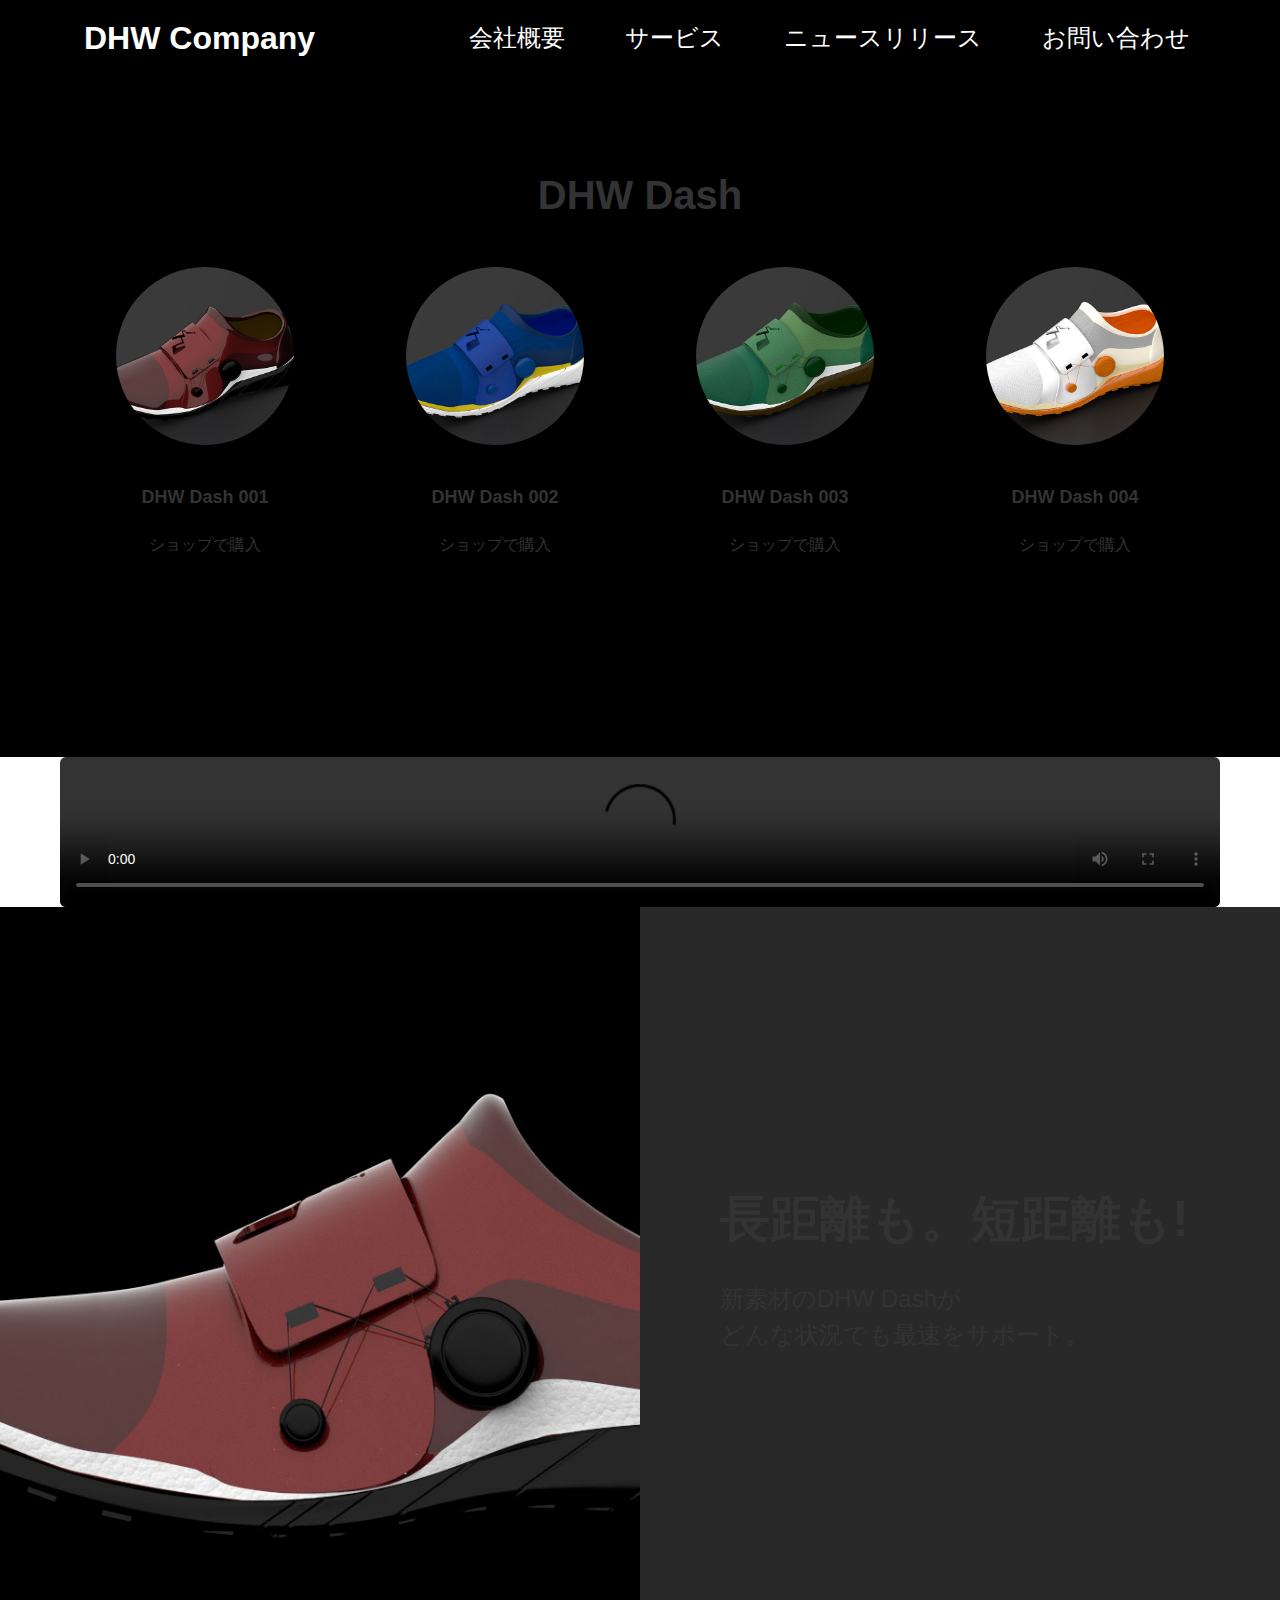
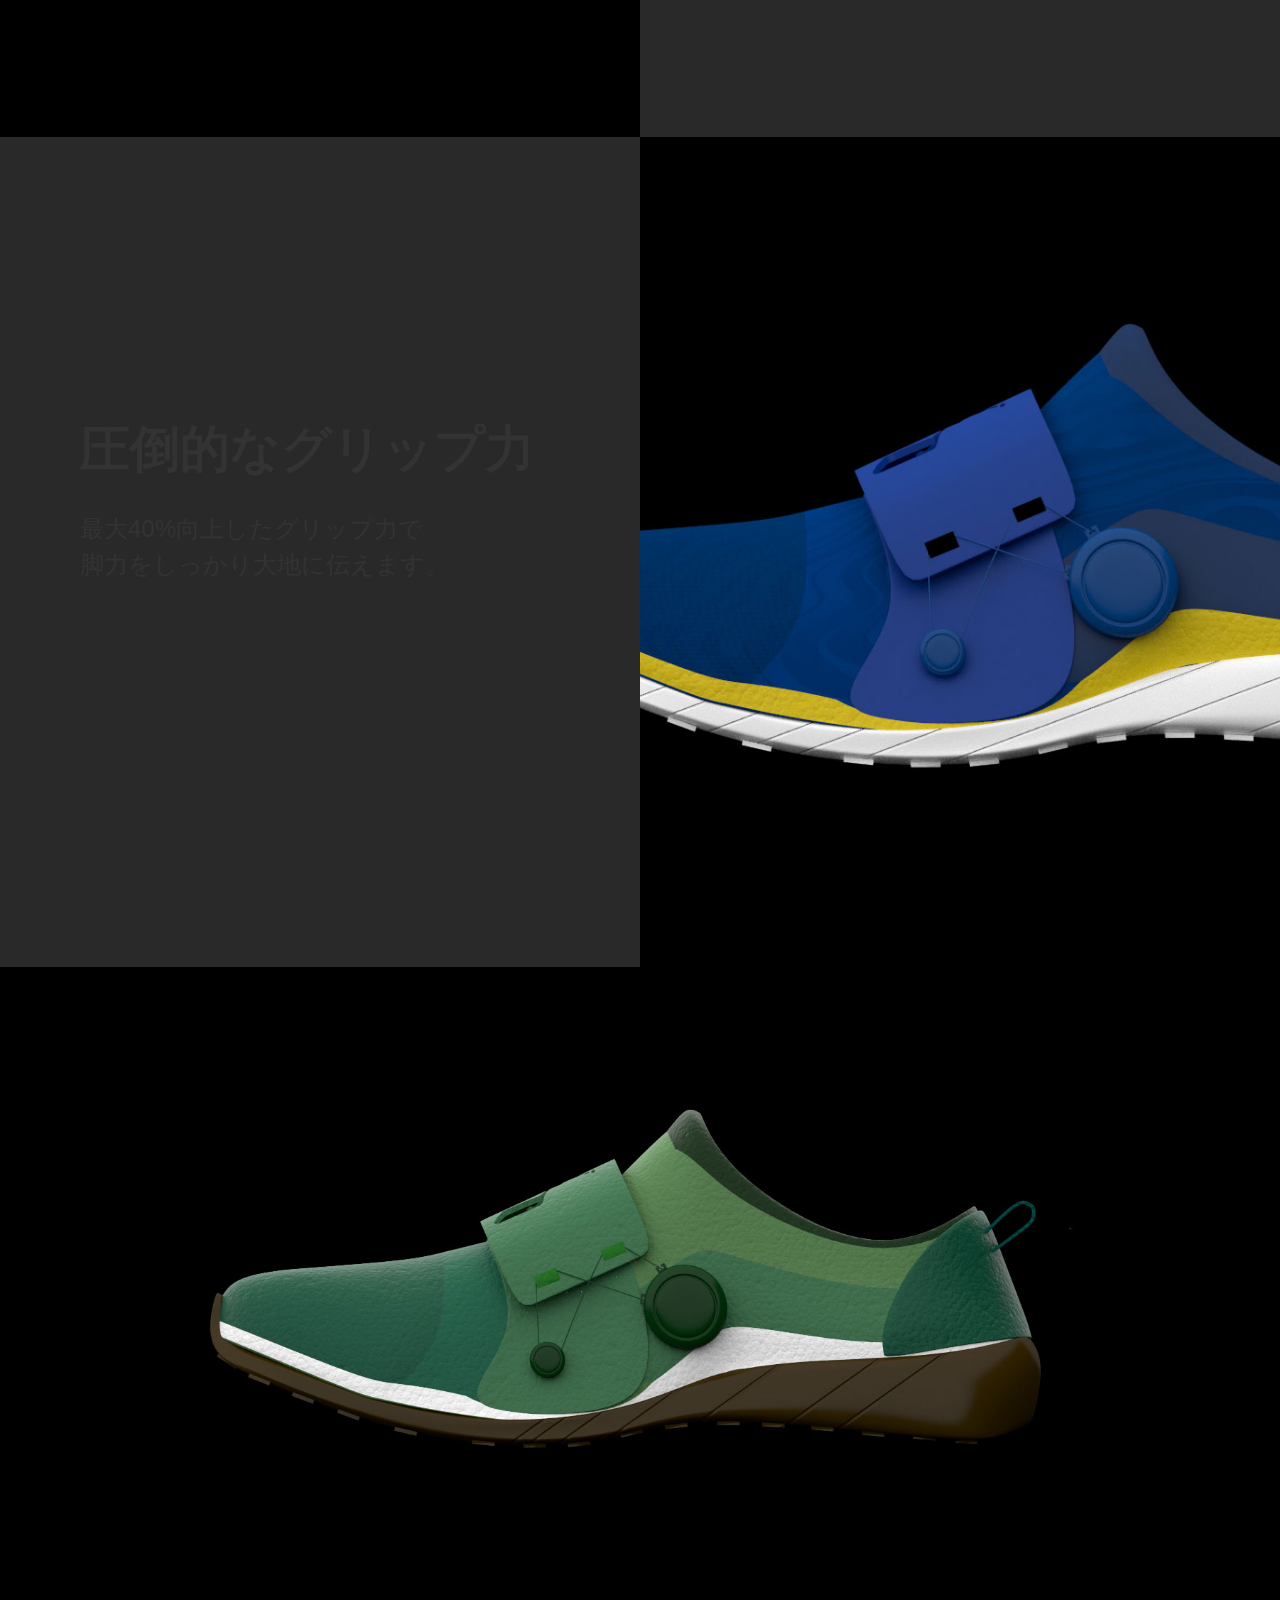
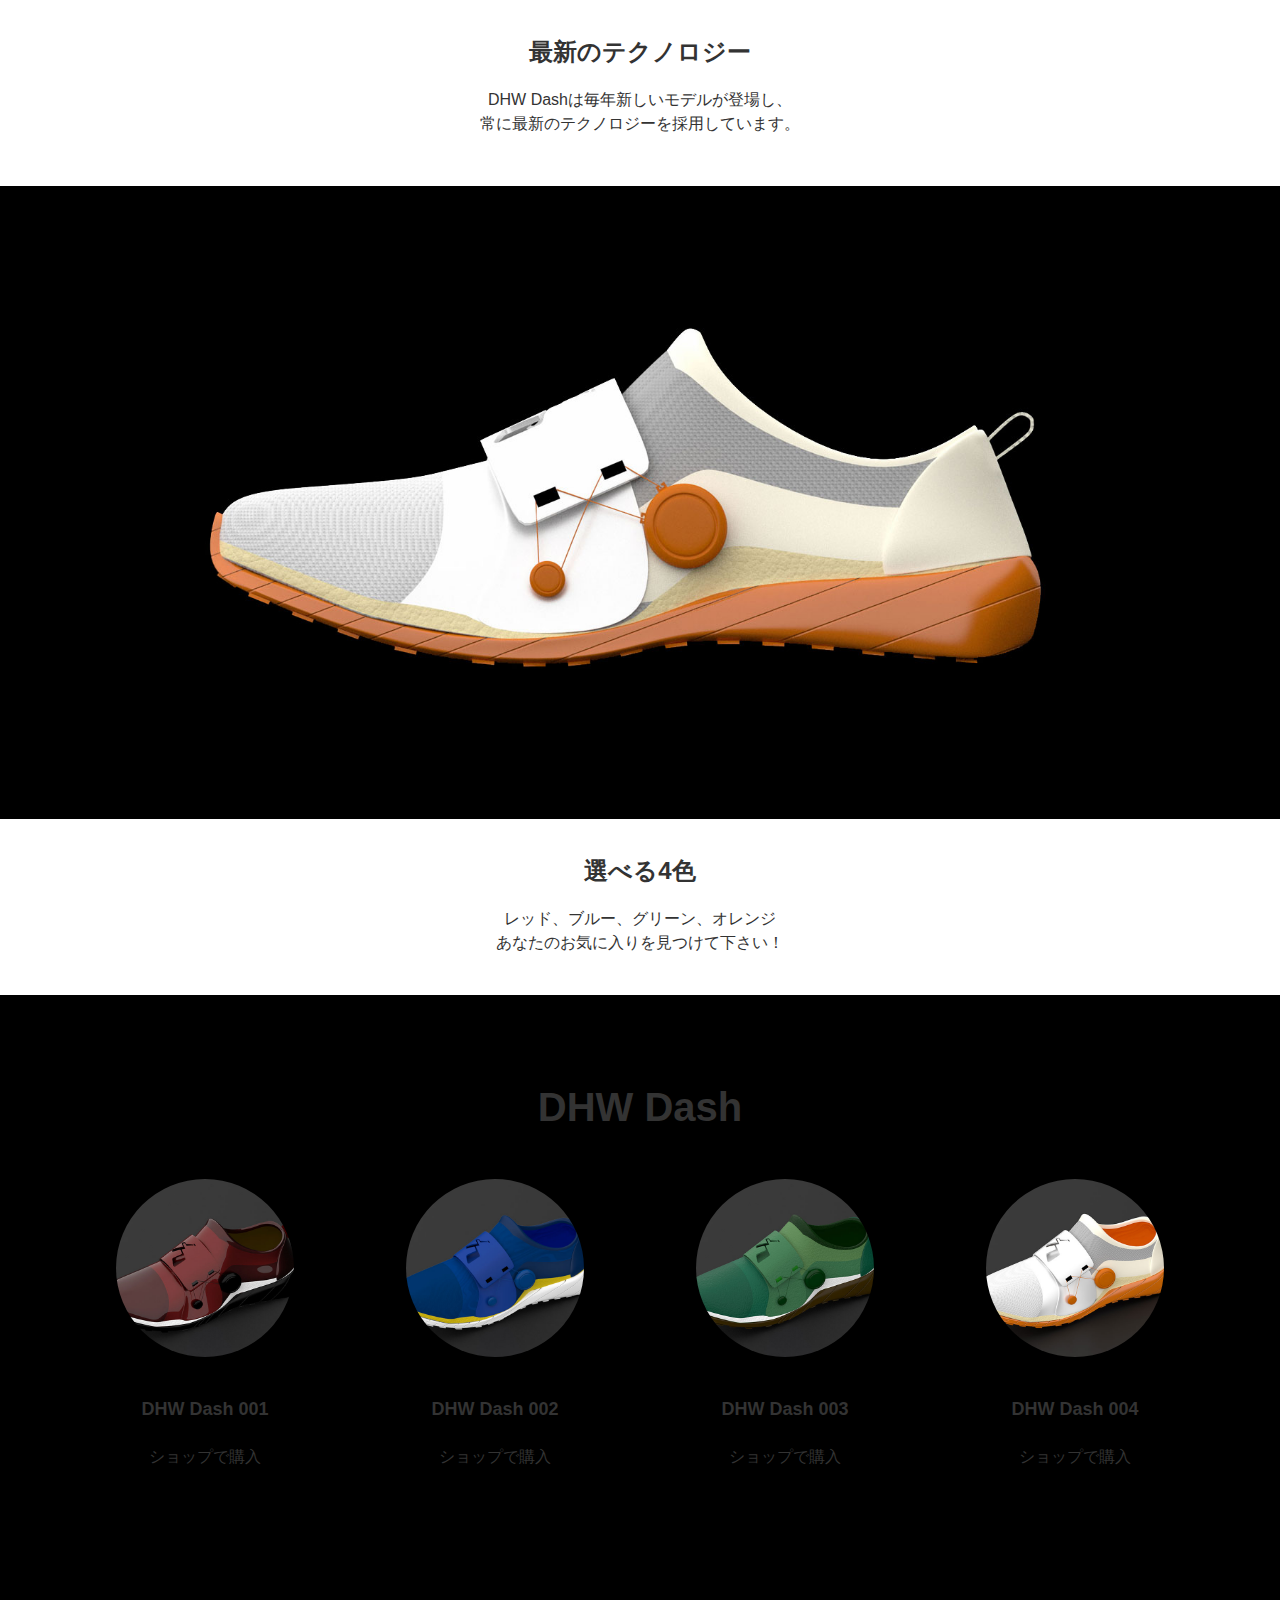
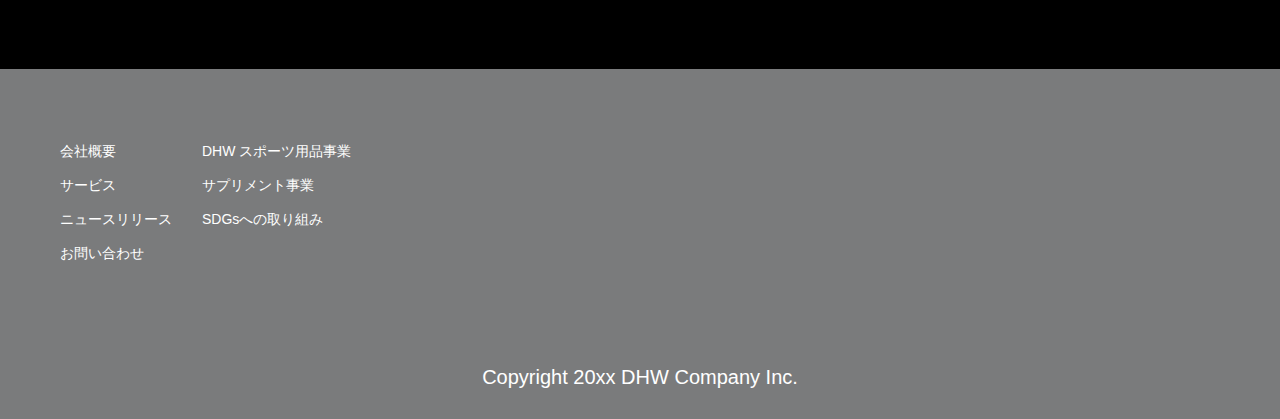
==== corporate/index.html @ be0d7776 "add corporate site" ====
<html>

<head>
    <meta charset="UTF-8">
    <title>DHW Company</title>

    <meta name="viewport" content="width = device-width, initial-scale=1, user-scalable=yes">
    <meta name="description" content="スポーツは楽しい！ DHW Company は、テクノロジーを通じて、スポーツに関わる全ての人達を応援します。">

    <meta property="og:title" content="DHW Company" />
    <meta property="og:site_name" content="DHW Company">
    <meta property="og:type" content="website">
    <meta property="og:locale" content="ja-JP">
    <meta property="og:image" content="assets/images/common/ogp.jpg">
    <meta property="og:description" content="スポーツは楽しい！ DHW Company は、テクノロジーを通じて、スポーツに関わる全ての人達を応援します。" />
    <meta name="twitter:card" content="summary" />

    <link rel="stylesheet" href="assets/css/reset.css">
    <link rel="stylesheet" href="assets/css/common.css">
    <link rel="stylesheet" href="assets/css/style.css">
    <link href="assets/images/common/favicon.ico" rel="icon" type="image/x-icon" />
    <link rel="apple-touch-icon" href="assets/images/common/apple-touch-icon.png">
</head>

<body>
    <header class="header">
        <div class="header-content-wrapper">
            <h1><a href="index.html">DHW Company</a></h1>
            <!-- ハンバーガーボタン -->
            <div id="open-button" class="open-button"><span></span></div>
            <nav>
                <!-- 閉じるボタン -->
                <div id="close-button" class="close-button">x</div>
                <ul>
                    <li><a href="about.html">会社概要</a></li>
                    <li><a href="service.html">サービス</a></li>
                    <li><a href="news_list.html">ニュースリリース</a></li>
                    <li><a href="inquiry.html">お問い合わせ</a></li>
                </ul>
            </nav>
        </div>
    </header>
    <main>
        <section class="section-shop">
            <h2>DHW Dash</h2>
            <ul class="section-shop__item-list">
                <li>
                    <img src="assets/images/services/enamel_fukan_fix.jpg" alt="エナメル">
                    <h3>DHW Dash 001</h3>
                    <a href="">ショップで購入</a>
                </li>
                <li>
                    <img src="assets/images/services/skyblue_fukan_fix.jpg" alt="スカイブルー">
                    <h3>DHW Dash 002</h3>
                    <a href="">ショップで購入</a>
                </li>
                <li>
                    <img src="assets/images/services/leather_fukan_fix.jpg" alt="レザー">
                    <h3>DHW Dash 003</h3>
                    <a href="">ショップで購入</a>
                </li>
                <li>
                    <img src="assets/images/services/orange_fukan_fix.jpg" alt="オレンジ">
                    <h3>DHW Dash 004</h3>
                    <a href="">ショップで購入</a>
                </li>
            </ul>
        </section>
        <div>
            <video class="section-services__video" src="assets/videos/dhw_company_movie.mp4" controls></video>
        </div>
        <section class="section-runner">
            <div class="section-runner__visual">
                <img class="section-runner__main_image" src="assets/images/services/enamel_side_fix.jpg"
                    alt="DHW Dashで走るランナー">
            </div>
            <div class="section-runner__description">
                <h2>長距離も。短距離も!</h2>
                <p>新素材のDHW Dashが<br>
                    どんな状況でも最速をサポート。</p>
            </div>
        </section>
        <section class="section-grip">
            <div class="section-grip__visual">
                <img class="section-grip__main_image" src="assets/images/services/skyblue_side_fix.jpg"
                    alt="力強いグリップを生み出すテクノロジー">
            </div>
            <div class="section-grip__description">
                <h2>圧倒的なグリップ力</h2>
                <p>最大40%向上したグリップ力で<br>
                    脚力をしっかり大地に伝えます。</p>
            </div>
        </section>
        <section class="section-technology">
            <div class="section-technology__visual">
                <img class="section-technology__main_image" src="assets/images/services/leather_side_fix.jpg"
                    alt="DHW Dashで走るランナー">
            </div>
            <div class="section-technology__description">
                <h2>最新のテクノロジー</h2>
                <p>DHW Dashは毎年新しいモデルが登場し、<br>
                    常に最新のテクノロジーを採用しています。</p>
            </div>
        </section>
        <section class="section-color">
            <div class="section-color__visual">
                <img class="section-color__main_image" src="assets/images/services/orange_side_fix.jpg"
                    alt="力強いグリップを生み出すテクノロジー">
            </div>
            <div class="section-color__description">
                <h2>選べる4色</h2>
                <p>レッド、ブルー、グリーン、オレンジ<br>
                    あなたのお気に入りを見つけて下さい！</p>
            </div>
        </section>
        <section class="section-shop">
            <h2>DHW Dash</h2>
            <ul class="section-shop__item-list">
                <li>
                    <img src="assets/images/services/enamel_fukan_fix.jpg" alt="エナメル">
                    <h3>DHW Dash 001</h3>
                    <a href="">ショップで購入</a>
                </li>
                <li>
                    <img src="assets/images/services/skyblue_fukan_fix.jpg" alt="スカイブルー">
                    <h3>DHW Dash 002</h3>
                    <a href="">ショップで購入</a>
                </li>
                <li>
                    <img src="assets/images/services/leather_fukan_fix.jpg" alt="レザー">
                    <h3>DHW Dash 003</h3>
                    <a href="">ショップで購入</a>
                </li>
                <li>
                    <img src="assets/images/services/orange_fukan_fix.jpg" alt="オレンジ">
                    <h3>DHW Dash 004</h3>
                    <a href="">ショップで購入</a>
                </li>
            </ul>
        </section>
    </main>
    <footer class="footer">
        <div class="footer-content-wrapper">
            <nav class="site-map">
                <ul class="site-map__main-links">
                    <li><a href="about.html">会社概要</a></li>
                    <li><a href="service.html">サービス</a></li>
                    <li><a href="news_list.html">ニュースリリース</a></li>
                    <li><a href="inquiry.html">お問い合わせ</a></li>
                </ul>
                <ul class="site-map__service-links">
                    <li><a href="">DHW スポーツ用品事業</a></li>
                    <li><a href="">サプリメント事業</a></li>
                    <li><a href="">SDGsへの取り組み</a>
                    </li>
                </ul>
            </nav>
            <small class="footer__copyright">Copyright 20xx DHW Company Inc.</small>
        </div>
    </footer>
</body>

</html>
---- corporate/assets/css/common.css ----
@charset "UTF-8";
/* CSS Document */

html {
  font-size: 62.5%;
  /* 16px * 62.5% = 10px。remが計算しやすい */
  width: 100%;
  box-sizing: border-box;
}

body {
  color: #333;
  /* RGB */
  font-family: "游ゴシック体", YuGothic, "游ゴシック", "Yu Gothic", "メイリオ", sans-serif;
  font-weight: 500;
  font-size: 1.6em;
  line-height: 2.4rem;
  text-align: center;
}

section h2 {
  font-size: 2.4rem;
}

a:hover {
  opacity: 0.5;
}

*, *:before, *:after {
  box-sizing: border-box;
}

/* header */

.header {
  height: 50px;
  width: 100%;
  background-color: #000;
}

.header h1 {
  color: #fff;
  text-align: left;
  padding: 12px 24px;
  font-size: 1.6rem;
}
.header h1 a{
  text-decoration: none;
  color: #fff;
}

/* navigation */
.open-button, .close-button {
  display: none;
}

@media(max-width: 1160px) {
  /* ハンバーガーボタン */
  .open-button {
    display: block;
    position: absolute;
    right: 10px;
    top: 15px;
    width: 40px;
    height: 40px;
    cursor: pointer;
  }
  .open-button span, .open-button span::before, .open-button span::after {
    position: absolute;
    height: 3px;
    width: 25px;
    border-radius: 3px;
    background: #777;
    display: block;
    content: "";
  }
  .open-button span::before {
    bottom: -8px;
  }
  .open-button span::after {
    bottom: -16px;
  }
  .close-button {
    display: block;
    position: absolute;
    top: 0;
    right: 0;
    color: #fff;
    font-size: 20px;
    padding: 20px;
  }
  .header nav {
    display: none;
    z-index: 1000;
    position: fixed;  /* Windowに対しての絶対座標 */
    top: 0;
    left: 0;
    background-color: #000;
    width: 70%;
    height: 100%;
    padding-top: 67px;
    box-shadow: 10px 10px 25px rgba(0, 0, 0, 0.4);
  }
  .header nav ul li {
    border-bottom: solid 1px rgba(255, 255, 255, 0.5);
  }
  .header nav ul li:first-child {
    border-top: solid 1px rgba(255, 255, 255, 0.5);
  }
  .header nav ul li a {
    font-weight: 600;
    color: #fff;
    line-height: 40px;
    vertical-align: middle;
    text-decoration: none;
  }
}

@media(min-width: 1160px) {
  .header {
    height: 83px;
  }
  .header-content-wrapper {
    max-width: 1160px;
    margin: 0 auto;
    position: relative;
  }
  .header-content-wrapper h1 {
    font-size: 3.2rem;
    padding-top: 26px;
    position: absolute;
    left: 0;
    font-weight: 600;
  }
  .header nav {
    display: block;
    text-align: right;
  }
  .header nav ul {
    display: flex;
    justify-content: flex-end;
  }
  .header nav li a {
    display: block;
    padding: 26px 30px 0;
    color: #fff;
    text-decoration: none;
    font-size: 2.4rem;
    height: 83px;
  }
}

/* footer */

.footer {
  height: 350px;
  padding: 30px 0;
  background-color: #7a7b7c;
  font-size: 1.4rem;
  color: #fff;
  position: relative;
}

.footer a {
  color: #fff;
  text-decoration: none;
}

.site-map {
  display: flex;
  text-align: left;
  justify-content: left;
  padding: 0 30px;
  font-size: 1.4rem;
  font-weight: 600;
}

.site-map__service-links {
  margin-left: 30px;
}

.footer__copyright {
  position: absolute;
  bottom: 30px;
  left: 0;
  width: 100%;
  text-align: center;
}

@media(min-width:960px) {
  .footer {
    padding: 70px 0 45px;
  }
  .footer-content-wrapper {
    max-width: 1160px;
    margin: 0 auto;
  }
  .footer .site-map {
    padding: 0;
    font-weight: 400;
  }
  .footer .site-map li {
    padding: 0;
    margin-bottom: 10px;
  }
  .footer__copyright {
    font-size: 2rem;
    font-weight: 400;
  }
}

/* return to top */
#scroll-top {
  background-color: #eee;
  opacity: 0.6;
  padding: 10px;
  /* 右下に固定 */
  position: fixed;
  right: 20px;
  bottom: 20px;
}

#scroll-top a {
  /* リンク表示を削除 */
  text-decoration: none;
  color: #333;
}
---- corporate/assets/css/style.css ----
@charset "UTF-8";
/* CSS Document */
.section-shop {
    background-color: #fff;
    color: #333;
    padding: 60px 24px;
}

.section-shop h2 {
    margin-bottom: 60px;
}

.section-shop__item-list {
    list-style: none;
    display: flex;
    flex-wrap: wrap;
    /* 幅が足りなくなったら次の行に改行する */
    justify-content: center;
    max-width: 1160px;
    margin: 0 auto;
}

.section-shop__item-list li {
    padding-bottom: 60px;
    width: 250px;
    margin: 0 auto;
}

.section-shop__item-list img {
    width: 178px;
    height: 178px;
    object-fit: cover;
    object-position: 50% 50%;
    border-radius: 500px;
    /* 大きければ球体になる。数字が大きければなんでもいい */
    margin: 0 auto 40px;
}

.section-shop__item-list h3 {
    font-size: 1.8rem;
    margin-bottom: 24px;
}

.section-shop__item-list a {
    text-decoration: none;
    color: #333;
}

@media(min-width: 1160px) {
    .section-shop {
        background-color: #000;
        padding: 100px 0 140px 0;
    }
    .section-shop h2 {
        font-size: 4rem;
    }
}

.section-services__video {
    width: 100%;
}

@media(min-width: 1160px) {
    .section-services__video {
        border-radius: 6px;
        max-width: 1160px;
        background-color: #f6f8f9;
    }
}

.section-runner, .section-grip, .section-technology, .section-color {
    background-color: #fff;
    padding-bottom: 50px;
}

.section-runner {
    padding-top: 60px;
}

.section-color {
    padding-bottom: 40px;
}

.section-runner__main_image, .section-grip__main_image, .section-technology__main_image, .section-color__main_image {
    width: 100%;
    object-fit: cover;
    object-position: 40% 40%;
}

.section-runner__visual, .section-grip__visual, .section-technology__visual, .section-color__visual {
    margin-bottom: 40px;
}

.section-runner h2, .section-grip h2, .section-technology h2, .section-color h2 {
    margin-bottom: 24px;
}

@media(min-width: 1160px) {
    .section-runner, .section-grip {
        margin: 0;
        padding: 0;
        display: flex;
        height: 830px;
    }
    .section-grip {
        flex-flow: row-reverse;
        /* flexの並び順を逆にする */
    }
    .section-runner__visual, .section-grip__visual {
        width: 50vw;
        margin: 0;
    }
    .section-runner__main_image, .section-grip__main_image {
        height: 100%;
    }
    .section-runner__description, .section-grip__description {
        background-color: #292929;
        text-align: left;
        padding: 300px 0 0 80px;
        width: 50vw;
    }
    .section-runner__description h2, .section-grip__description h2 {
        font-size: 5rem;
        margin-bottom: 50px;
    }
    .section-runner__description p, .section-grip__description p {
        font-size: 2.4rem;
        line-height: 3.6rem;
    }
}
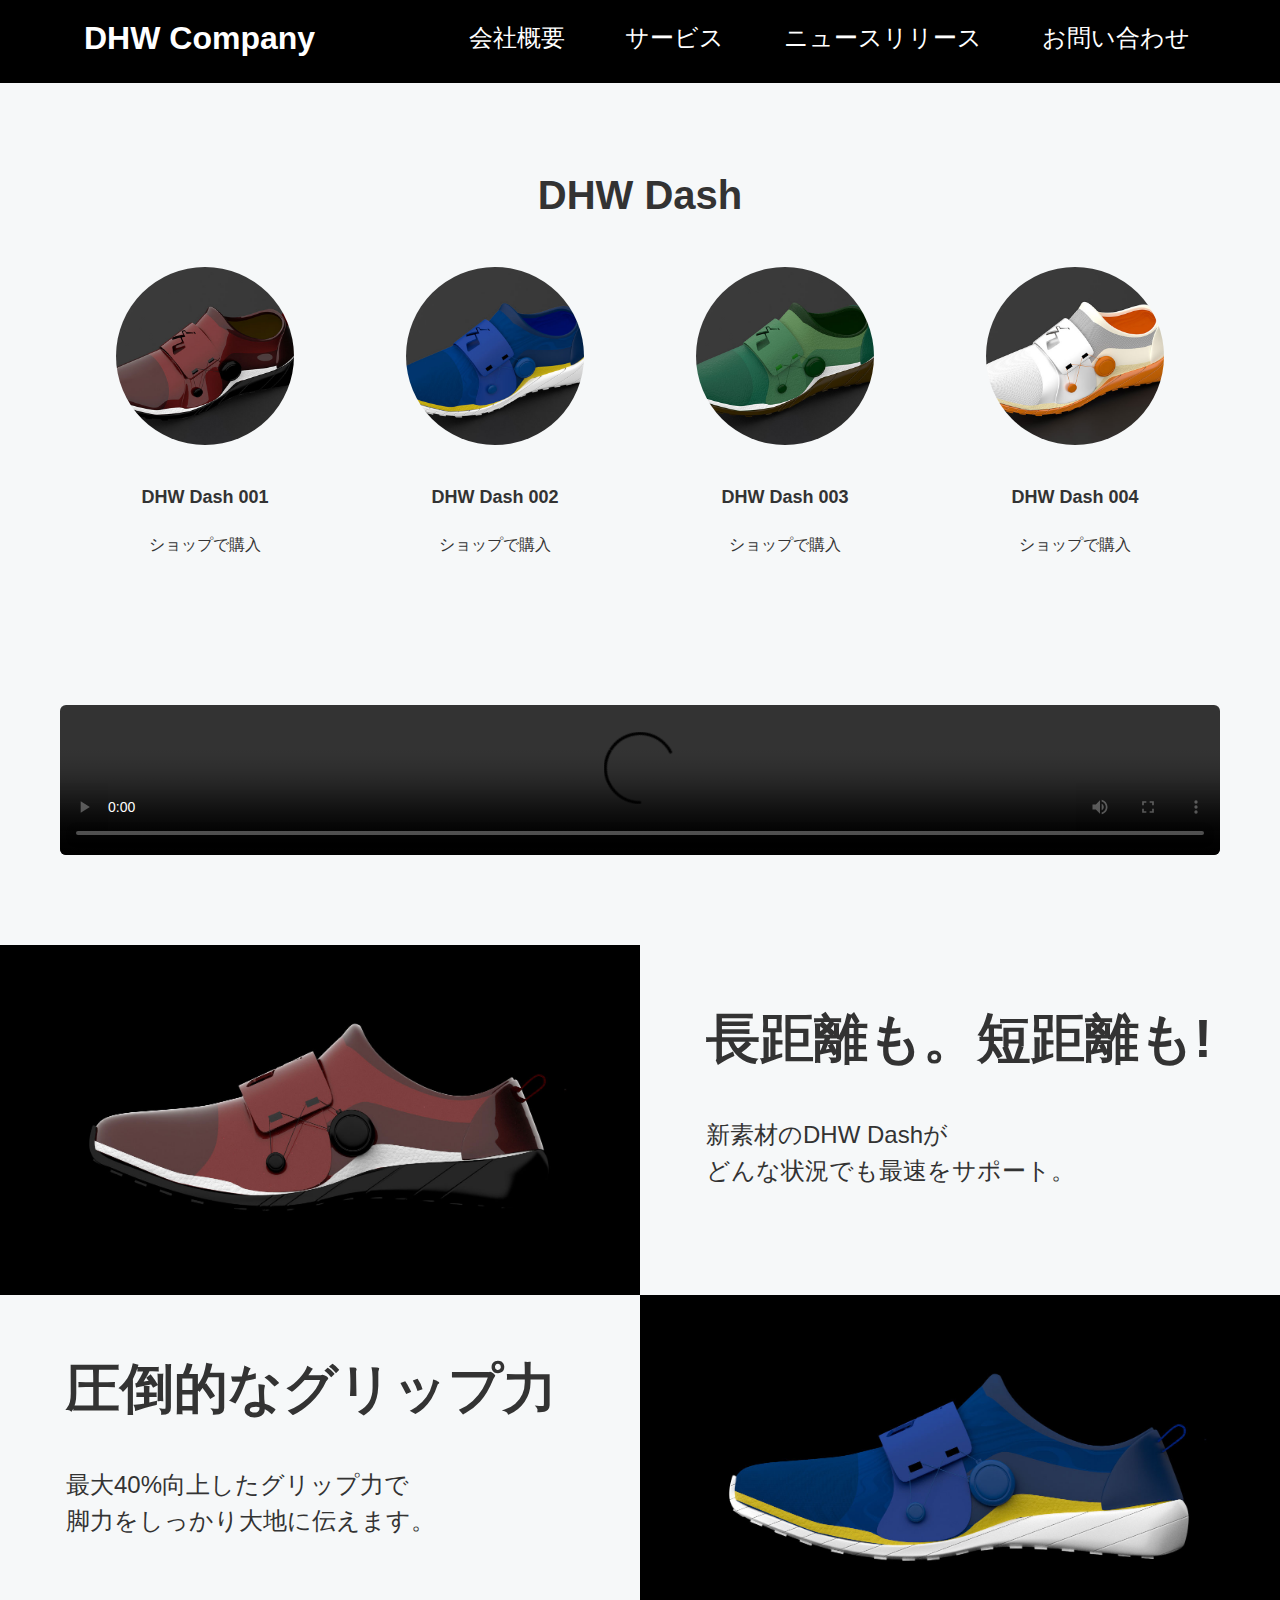
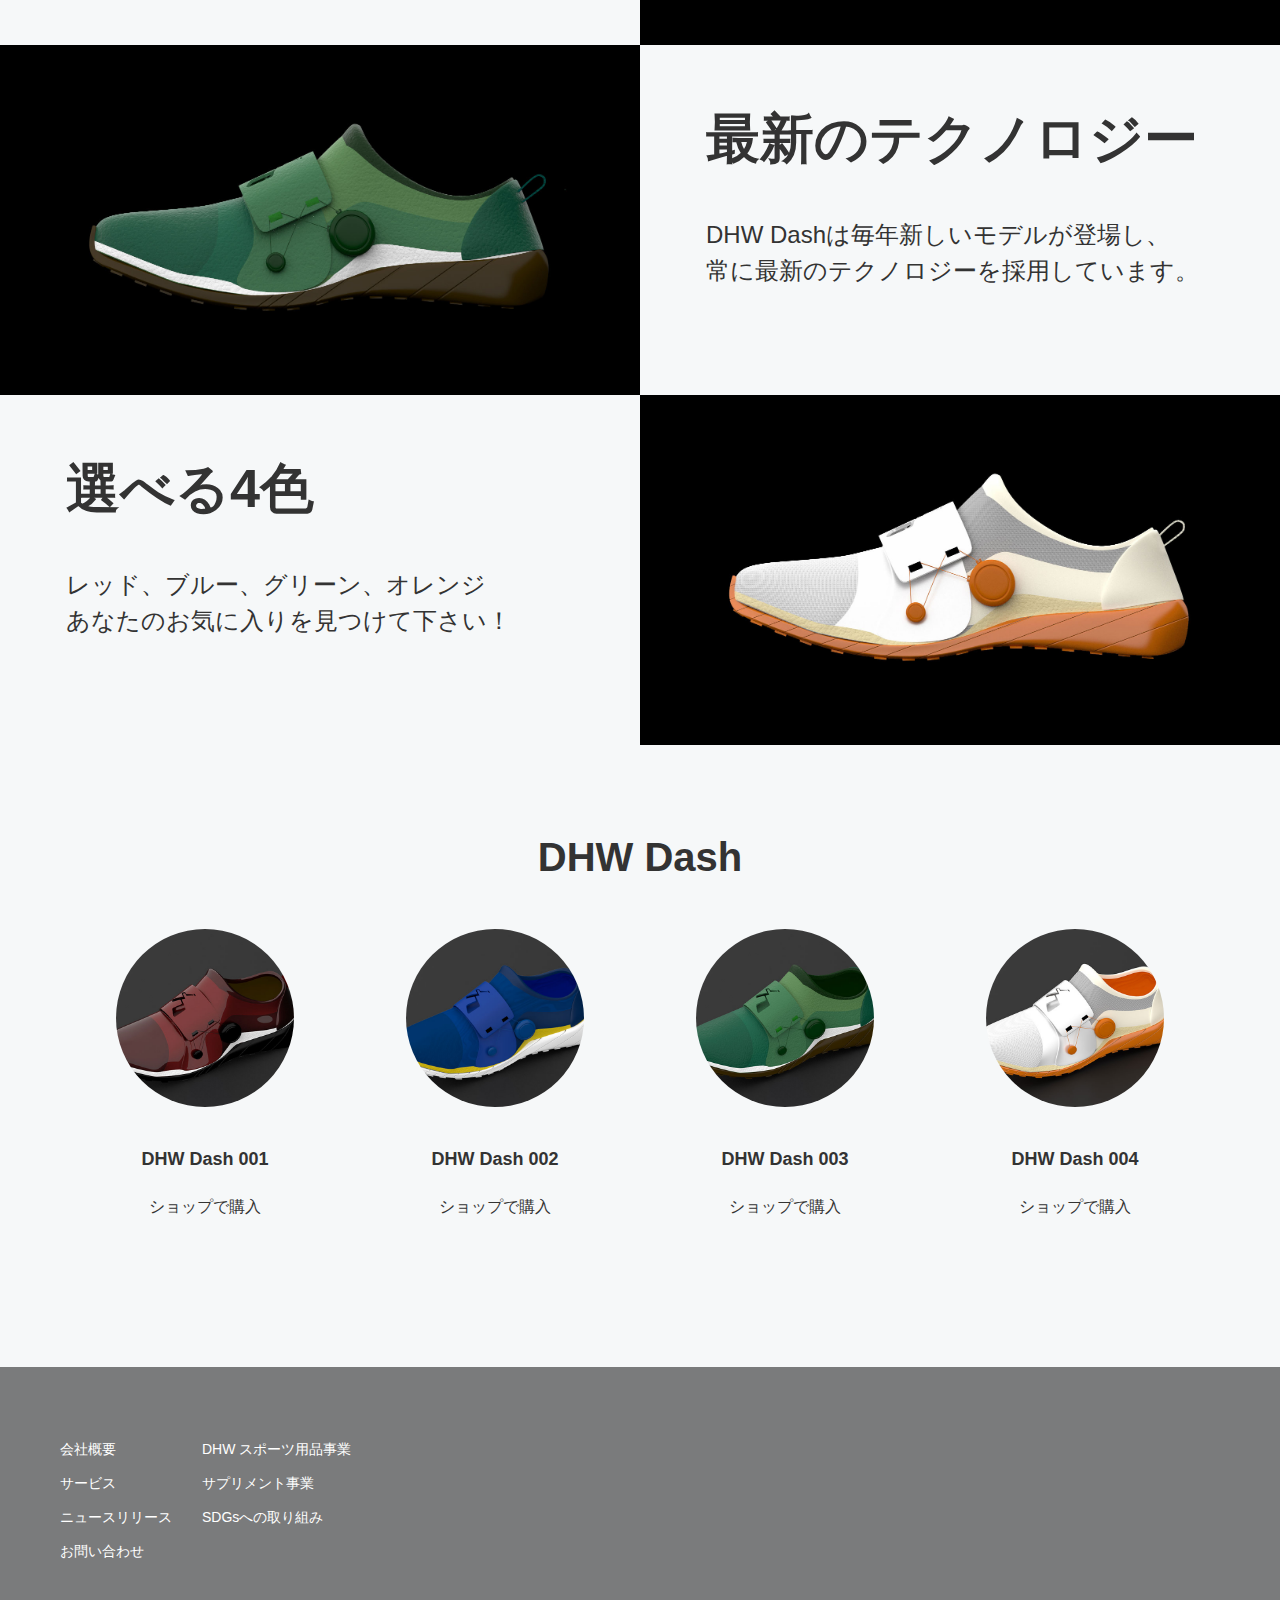
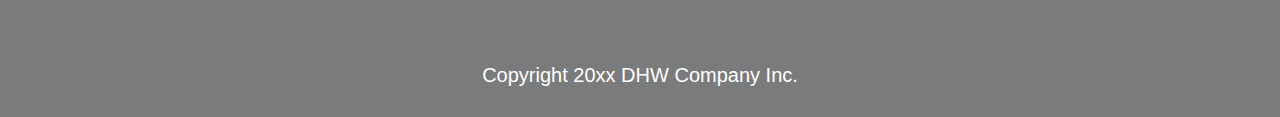
==== commit b6a179e4: "fix corporate site" ====
--- a/corporate/index.html
+++ b/corporate/index.html
@@ -32,10 +32,10 @@
                 <!-- 閉じるボタン -->
                 <div id="close-button" class="close-button">x</div>
                 <ul>
-                    <li><a href="about.html">会社概要</a></li>
-                    <li><a href="service.html">サービス</a></li>
-                    <li><a href="news_list.html">ニュースリリース</a></li>
-                    <li><a href="inquiry.html">お問い合わせ</a></li>
+                    <li><a href="">会社概要</a></li>
+                    <li><a href="">サービス</a></li>
+                    <li><a href="">ニュースリリース</a></li>
+                    <li><a href="">お問い合わせ</a></li>
                 </ul>
             </nav>
         </div>
@@ -66,7 +66,7 @@
                 </li>
             </ul>
         </section>
-        <div>
+        <div class="section-services">
             <video class="section-services__video" src="assets/videos/dhw_company_movie.mp4" controls></video>
         </div>
         <section class="section-runner">
@@ -143,10 +143,10 @@
         <div class="footer-content-wrapper">
             <nav class="site-map">
                 <ul class="site-map__main-links">
-                    <li><a href="about.html">会社概要</a></li>
-                    <li><a href="service.html">サービス</a></li>
-                    <li><a href="news_list.html">ニュースリリース</a></li>
-                    <li><a href="inquiry.html">お問い合わせ</a></li>
+                    <li><a href="">会社概要</a></li>
+                    <li><a href="">サービス</a></li>
+                    <li><a href="">ニュースリリース</a></li>
+                    <li><a href="">お問い合わせ</a></li>
                 </ul>
                 <ul class="site-map__service-links">
                     <li><a href="">DHW スポーツ用品事業</a></li>
--- a/corporate/assets/css/style.css
+++ b/corporate/assets/css/style.css
@@ -48,8 +48,8 @@
 
 @media(min-width: 1160px) {
     .section-shop {
-        background-color: #000;
-        padding: 100px 0 140px 0;
+        padding: 100px 0 88px 0;
+        background-color: #f6f8f9;
     }
     .section-shop h2 {
         font-size: 4rem;
@@ -61,10 +61,13 @@
 }
 
 @media(min-width: 1160px) {
+    .section-services {
+        background-color: #f6f8f9;
+    }
     .section-services__video {
         border-radius: 6px;
         max-width: 1160px;
-        background-color: #f6f8f9;
+        margin-bottom: 90px;
     }
 }
 
@@ -96,34 +99,35 @@
 }
 
 @media(min-width: 1160px) {
-    .section-runner, .section-grip {
+    .section-runner, .section-grip, .section-technology, .section-color {
         margin: 0;
         padding: 0;
         display: flex;
-        height: 830px;
+        height: 350px;
     }
-    .section-grip {
+    .section-grip, .section-color {
         flex-flow: row-reverse;
         /* flexの並び順を逆にする */
     }
-    .section-runner__visual, .section-grip__visual {
+    .section-runner__visual, .section-grip__visual, .section-technology__visual, .section-color__visual {
         width: 50vw;
         margin: 0;
     }
-    .section-runner__main_image, .section-grip__main_image {
+    .section-runner__main_image, .section-grip__main_image, .section-technology__main_image, .section-color__main_image {
         height: 100%;
     }
-    .section-runner__description, .section-grip__description {
-        background-color: #292929;
+    .section-runner__description, .section-grip__description, .section-technology__description, .section-color__description {
+        background-color: #f6f8f9;
         text-align: left;
-        padding: 300px 0 0 80px;
+        padding: 60px 66px;
         width: 50vw;
     }
-    .section-runner__description h2, .section-grip__description h2 {
-        font-size: 5rem;
-        margin-bottom: 50px;
+    .section-runner__description h2, .section-grip__description h2, .section-technology__description h2, .section-color__description h2 {
+        font-size: 5.4rem;
+        line-height: 6.6rem;
+        margin-bottom: 46px;
     }
-    .section-runner__description p, .section-grip__description p {
+    .section-runner__description p, .section-grip__description p, .section-technology__description p, .section-color__description p {
         font-size: 2.4rem;
         line-height: 3.6rem;
     }
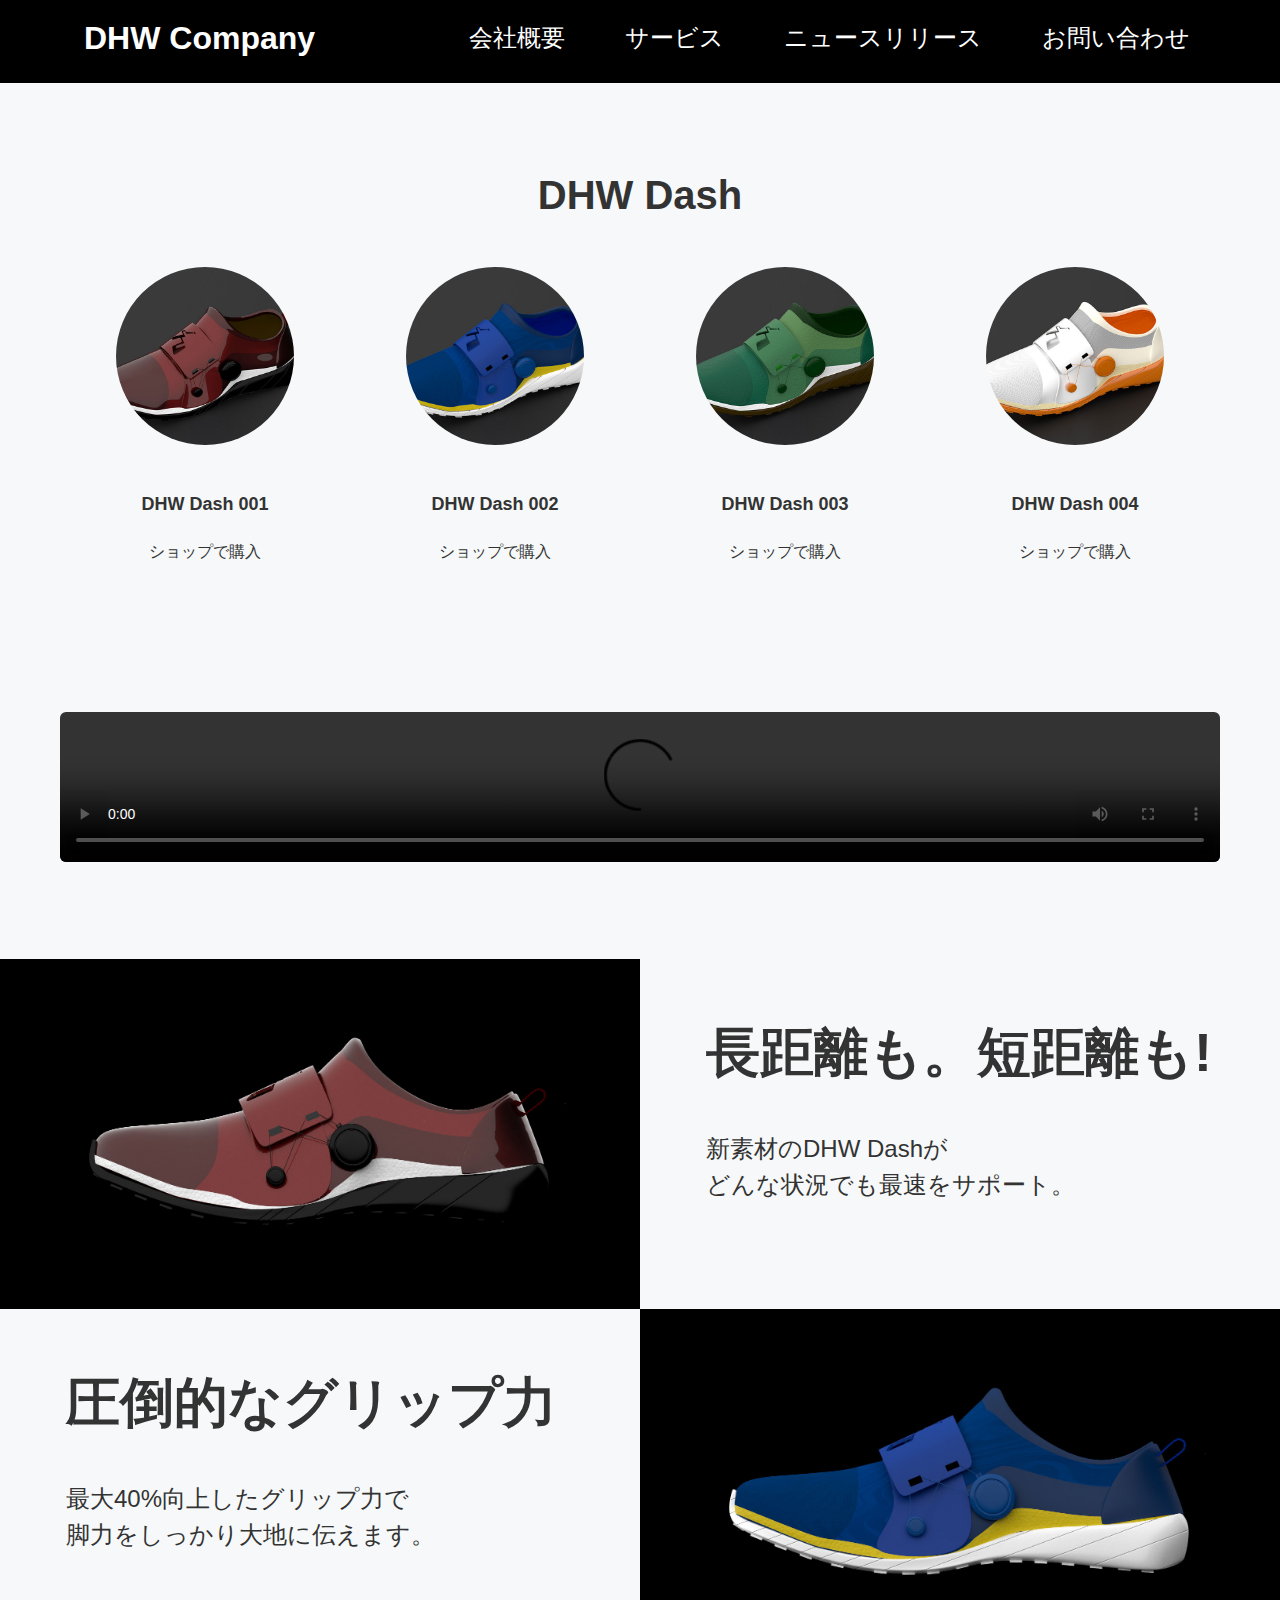
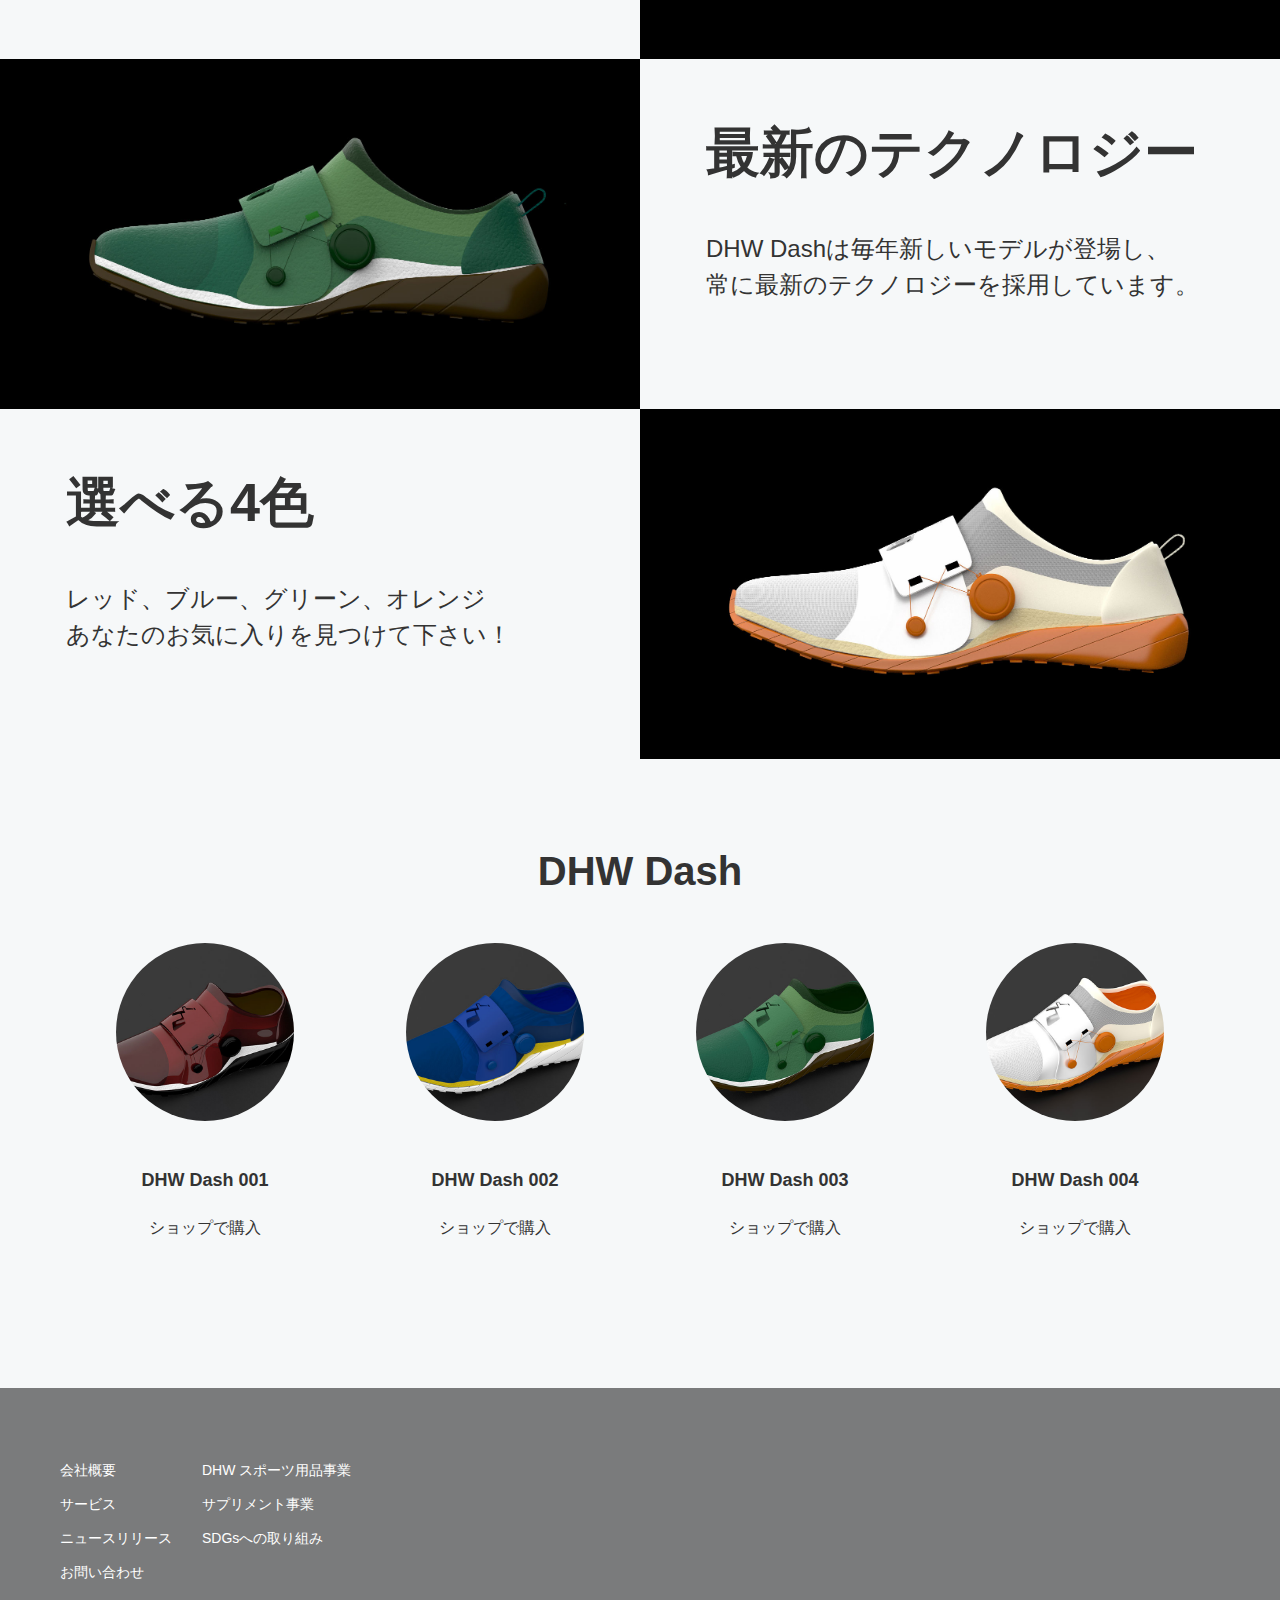
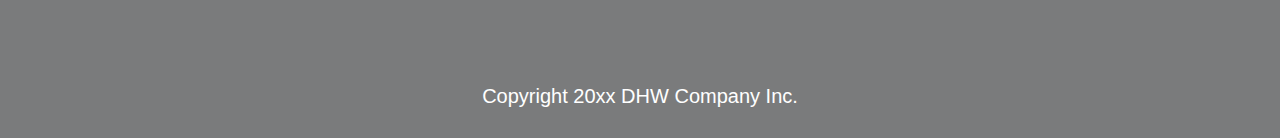
==== commit e9655e03: "fix validator check" ====
--- a/corporate/index.html
+++ b/corporate/index.html
@@ -1,5 +1,5 @@
-<html>
-
+<!DOCTYPE html>
+<html lang="ja">
 <head>
     <meta charset="UTF-8">
     <title>DHW Company</title>
